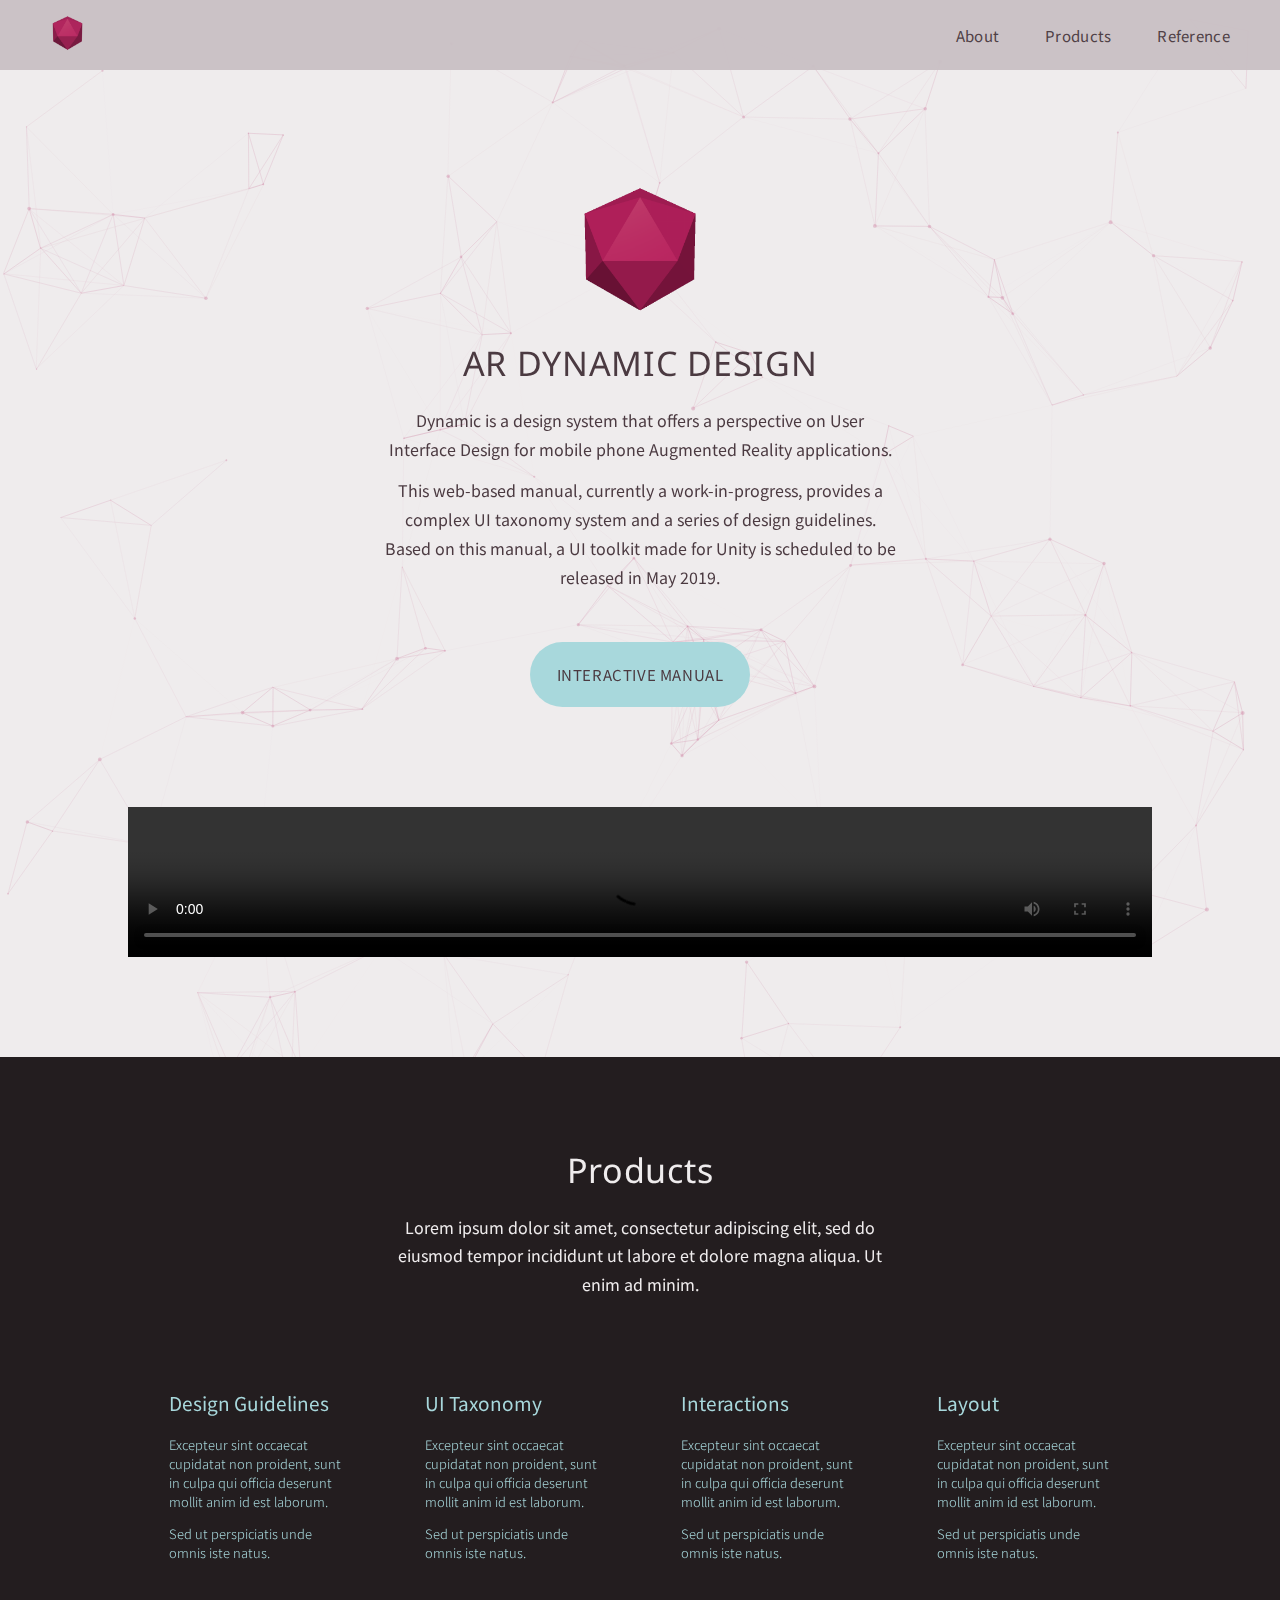
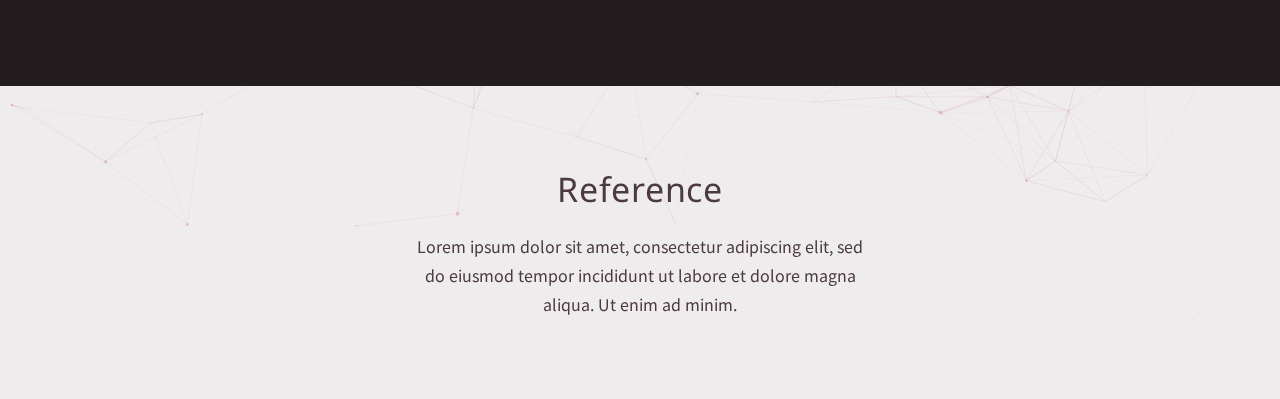
==== index.html @ 99bf5371 "update index with link on logo" ====
<!DOCTYPE html>
<html>
<head>
	<title>Test Webpage</title>
	<script src="Libraries/particles.js"></script>

	<link rel="stylesheet" type="text/css" href="Styles/home-styles.css">
	<link rel="stylesheet" type="text/css" href="Styles/share-styles.css">
	<link rel="stylesheet" type="text/css" href="Styles/particlestyles.css">

	<link href="https://fonts.googleapis.com/css?family=Noto+Sans+SC:300,400,500,700" rel="stylesheet">
	<link href="https://fonts.googleapis.com/css?family=Noto+Sans:400,400i,700" rel="stylesheet">
</head>
<body>
	<!-- Menu: anchored top -->
	<div id="menu">
		<a href="index.html">
			<img src="Resources/logo.png" alt="Logo Gif" class="logo-img">
		</a>	
		<div class="menu-items">
			<a href="#div-reference">
				<p class="menu-item-txt">Reference</p>
			</a>
			<a href="#div-products">
				<p class="menu-item-txt">Products</p>
			</a>
			<a href="#particles-js">
				<p class="menu-item-txt">About</p>
			</a>
		</div>
	</div>

	<!-- particles.js container -->
	<div id="particles-js"></div>

	<!-- Logo Gif -->
	<img src="Resources/logo.gif" alt="Logo Gif" class="logo-gif">
	
	<!-- Intro Texts -->
	<div class="div-text">
		<p class="center title">AR DYNAMIC DESIGN</p>
		<p class="center body">
			Dynamic is a design system that offers a perspective on User Interface Design for mobile phone Augmented Reality applications.
		</p>
		<p class="center body">
			This web-based manual, currently a work-in-progress, provides a complex UI taxonomy system and a series of design guidelines. Based on this manual, a UI toolkit made for Unity is scheduled to be released in May 2019.
		</p>
	</div>

	<!-- Explore Button -->
	<a href="explore.html">
		<button type="button" class="btn-explore">INTERACTIVE MANUAL</button>
	</a>

	<!-- Intro Video -->
	<video width="80%" height="auto" controls class="video">
	  <source src="Resources/video.mp4" type="video/mp4">
	  Your browser does not support the video tag.
	</video>

	<!-- Products -->
	<div id="div-products">
		<div class="div-text">
			<p class= "center title light">Products</p>
			<p class= "center body light">Lorem ipsum dolor sit amet, consectetur adipiscing elit, sed do eiusmod tempor incididunt ut labore et dolore magna aliqua. Ut enim ad minim.</p>
		</div>

		<div class="row">
		  <div class="column">
		  	<p class="column-header-txt">Design Guidelines</p>
	    	<p class="column-body-txt">
	    		Excepteur sint occaecat cupidatat non proident, sunt in culpa qui officia deserunt mollit anim id est laborum.
	    	</p>
	    	<p class="column-body-txt">
	    		Sed ut perspiciatis unde omnis iste natus.
	    	</p>
		  </div>
		  <div class="column">
		  	<p class="column-header-txt">UI Taxonomy</p>
	    	<p class="column-body-txt">
	    		Excepteur sint occaecat cupidatat non proident, sunt in culpa qui officia deserunt mollit anim id est laborum.
	    	</p>
	    	<p class="column-body-txt">
	    		Sed ut perspiciatis unde omnis iste natus.
	    	</p>
		  </div>
		  <div class="column">
		  	<p class="column-header-txt">Interactions</p>
	    	<p class="column-body-txt">
	    		Excepteur sint occaecat cupidatat non proident, sunt in culpa qui officia deserunt mollit anim id est laborum.
	    	</p>
	    	<p class="column-body-txt">
	    		Sed ut perspiciatis unde omnis iste natus.
	    	</p>
		  </div>
		  <div class="column">
		  	<p class="column-header-txt">Layout</p>
	    	<p class="column-body-txt">
	    		Excepteur sint occaecat cupidatat non proident, sunt in culpa qui officia deserunt mollit anim id est laborum.
	    	</p>
	    	<p class="column-body-txt">
	    		Sed ut perspiciatis unde omnis iste natus.
	    	</p>
		  </div>
		</div>
	</div>

	<div id="div-reference">
		<div class="div-text">
			<p class= "center title">Reference</p>
			<p class= "center body">Lorem ipsum dolor sit amet, consectetur adipiscing elit, sed do eiusmod tempor incididunt ut labore et dolore magna aliqua. Ut enim ad minim.</p>
		</div>
	</div>

	<script src="Scripts/ParticlesScript.js"></script>
</body>
</html>
---- Styles/home-styles.css ----
body{
	background-color: #efeced;
	margin:0;
  position: relative;
}

a{
  text-decoration: none;
}

/*---------Div Styles----------*/
.div-text{
	width: 100%;
}

#div-products{ 
  background-color:#231d1f;
  padding: 80px 0px 20px 0px;
}

#div-reference{
  margin:80px;
}

/*---------Text Styles----------*/
.center{
	text-align: center;
  margin:0;
}

.title{	
  font-family: 'Noto Sans', sans-serif;
  color: #4b3a41;
  font-weight: 400;
  font-size: 34px;
  letter-spacing: 0.02em;
  margin-top:10px;
  margin-bottom:20px;
}

.body{
	font-family: 'Noto Sans SC', sans-serif;
  color: #4b3a41;
  font-weight: 400;
  font-size: 16px;
  line-height: 1.8em;
  margin: 1% 30%;
}

.light{
  color:#efeced;
}

.column-header-txt{
  font-family: 'Noto Sans SC', sans-serif;
 /* color: #efeced;*/
  color: #a8d8dc;
  font-weight: 400;
  font-size: 19px;
}

.column:hover .column-header-txt{
  text-decoration: underline;
  -webkit-text-underline-position: under;
  -ms-text-underline-position: below;
  text-underline-position: under; 
}

.column-body-txt{
  font-family: 'Noto Sans SC', sans-serif;
 /* color: #efeced;*/
  color: #a8d8dc;
  font-weight: 300;
  font-size: 13px;
}

/*---------Image/Video Styles----------*/


.logo-gif{
	width:170px;
	display: block;
  margin-left: auto;
  margin-right: auto;
  padding-top:160px;
}

.video{
	display: block;
	margin: 100px auto;
  z-index: -8;
}

/*---------Button Styles----------*/
.btn-explore{
  display: block;
  margin: 50px auto;
  padding: 20px 25px;
  font-family: 'Noto Sans SC', sans-serif;
  font-weight: 400;
  font-size: 15px;
  color: #4b3a41;
  letter-spacing: 0.04em;
  border: 2px solid rgba(0,0,0,0);
  border-radius: 43px;
  background-color: #a8d8dc;
  outline:none;
}

.btn-explore:hover{
  transition-property: box-shadow;
  transition-duration: 0.2s;
  box-shadow: 0 0 0 0.09em #4b3a41, 0 0 0px rgba(0, 0, 0, 0);
/*  border: 2px solid #4b3a41;*/
}

/*---------Column Styles----------*/

.column {
  float: left;
  width: 23%;
  padding: 10px 30px 30px 30px;
  box-sizing: border-box;
  border: 1px solid rgba(0,0,0,0);
  border-radius: 10px;
  margin: 1%;
}

.column:hover{
  border: 1px solid #a8d8dc; 
}

/* Clear floats after the columns */
.row:after {
  content: "";
  display: table;
  clear: both;
}

.row{
  width:80%;
  display: block;
  margin: 50px auto;
}
---- Styles/share-styles.css ----
body{
	background-color: #efeced;
	margin:0;
  position: relative;
}

/*---------Top Menu Styles----------*/
#menu{
  height: 70px;
  position: fixed;
  overflow: hidden;
  top: 0;
  background-color: #cac1c5;
  width: 100%;
  opacity: 0.97;
  display: flex;
  align-items: center;
  z-index: 10;
/*	box-shadow: 0px 9px 10px 0.5px rgba(0,0,0,0.75);*/
}

.logo-img{
  width: 35px;
	margin: 50px 0 50px 50px;
}

.menu-items{
  width:100%;
  margin-right: 50px;
}


.menu-item-txt{
  font-family: 'Noto Sans SC', sans-serif;
  color: #4b3a41;
  font-weight: 400;
  font-size: 15px;
  letter-spacing: 0.02em;
  line-height: 1.8em;
  text-align: right;
  margin: 3% 0 3% 4%;
  float: right;
}

.page-title{
	font-family: 'Noto Sans', sans-serif;
  color: #4b3a41;
  font-size: 19px;
  font-weight: 400;
  letter-spacing: 0.02em;
  margin: 20px;
  width:40%;
}

/*---------Document Text Styles----------*/
---- Styles/particlestyles.css ----
/* ---- reset ---- */
/*
body {
  margin: 0;
  font:normal 75% Arial, Helvetica, sans-serif;
}*/

canvas {
  display: block;
  vertical-align: bottom;
}

/* ---- particles.js container ---- */

#particles-js {
  position: absolute;
  width: 100%;
  height: 100%;
  background-image: url("");
  background-repeat: no-repeat;
  background-size: cover;
  background-position: 50% 50%;
  z-index: -10;
}

/* ---- stats.js ---- */

.count-particles{
  background: #000022;
  position: absolute;
  top: 48px;
  left: 0;
  width: 80px;
  color: #13E8E9;
  font-size: .8em;
  text-align: left;
  text-indent: 4px;
  line-height: 14px;
  padding-bottom: 2px;
  font-family: Helvetica, Arial, sans-serif;
  font-weight: bold;
}

.js-count-particles{
  font-size: 1.1em;
}

#stats,
.count-particles{
  -webkit-user-select: none;
}

#stats{
  border-radius: 3px 3px 0 0;
  overflow: hidden;
}

.count-particles{
  border-radius: 0 0 3px 3px;
}
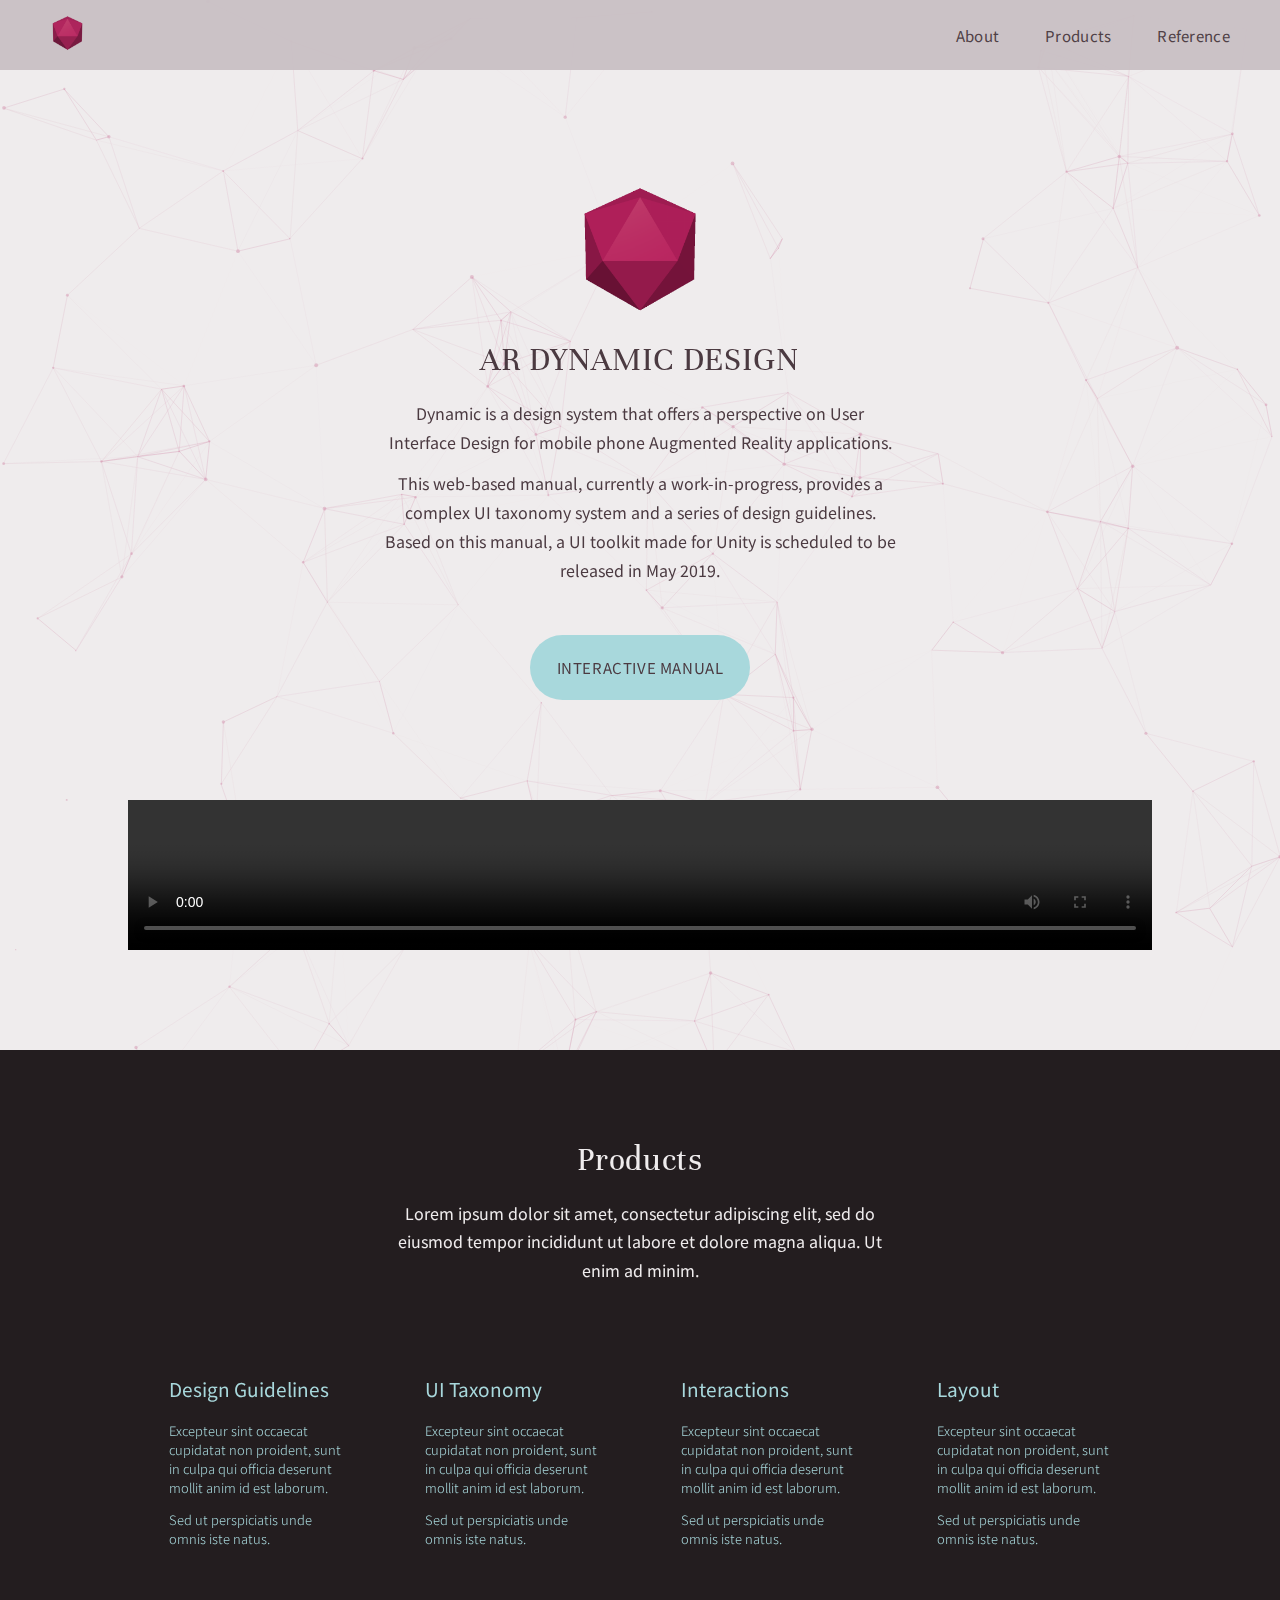
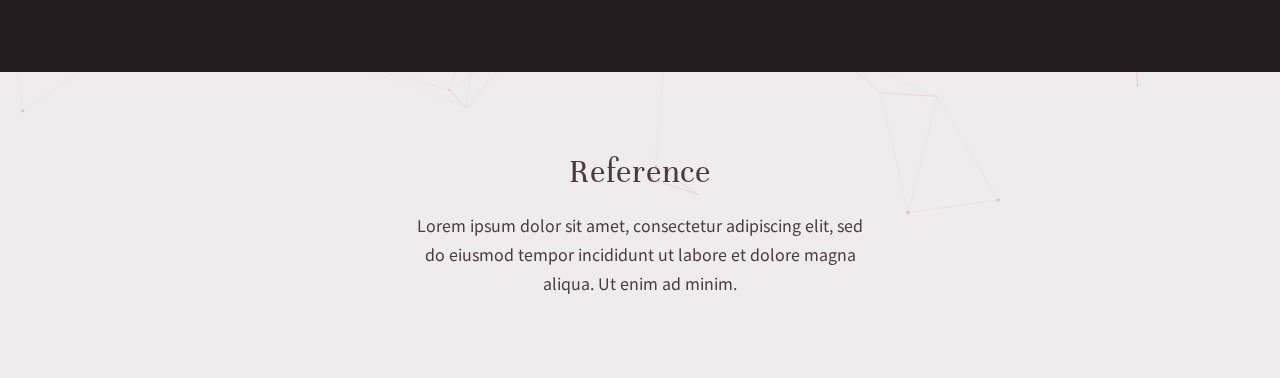
==== commit 619f422e: "add Unna typeface" ====
--- a/index.html
+++ b/index.html
@@ -9,7 +9,7 @@
 	<link rel="stylesheet" type="text/css" href="Styles/particlestyles.css">
 
 	<link href="https://fonts.googleapis.com/css?family=Noto+Sans+SC:300,400,500,700" rel="stylesheet">
-	<link href="https://fonts.googleapis.com/css?family=Noto+Sans:400,400i,700" rel="stylesheet">
+	<link href="https://fonts.googleapis.com/css?family=Unna" rel="stylesheet">
 </head>
 <body>
 	<!-- Menu: anchored top -->
--- a/Styles/home-styles.css
+++ b/Styles/home-styles.css
@@ -29,7 +29,8 @@
 }
 
 .title{	
-  font-family: 'Noto Sans', sans-serif;
+  /*font-family: 'Noto Sans', sans-serif;*/
+  font-family: 'Unna', serif;
   color: #4b3a41;
   font-weight: 400;
   font-size: 34px;
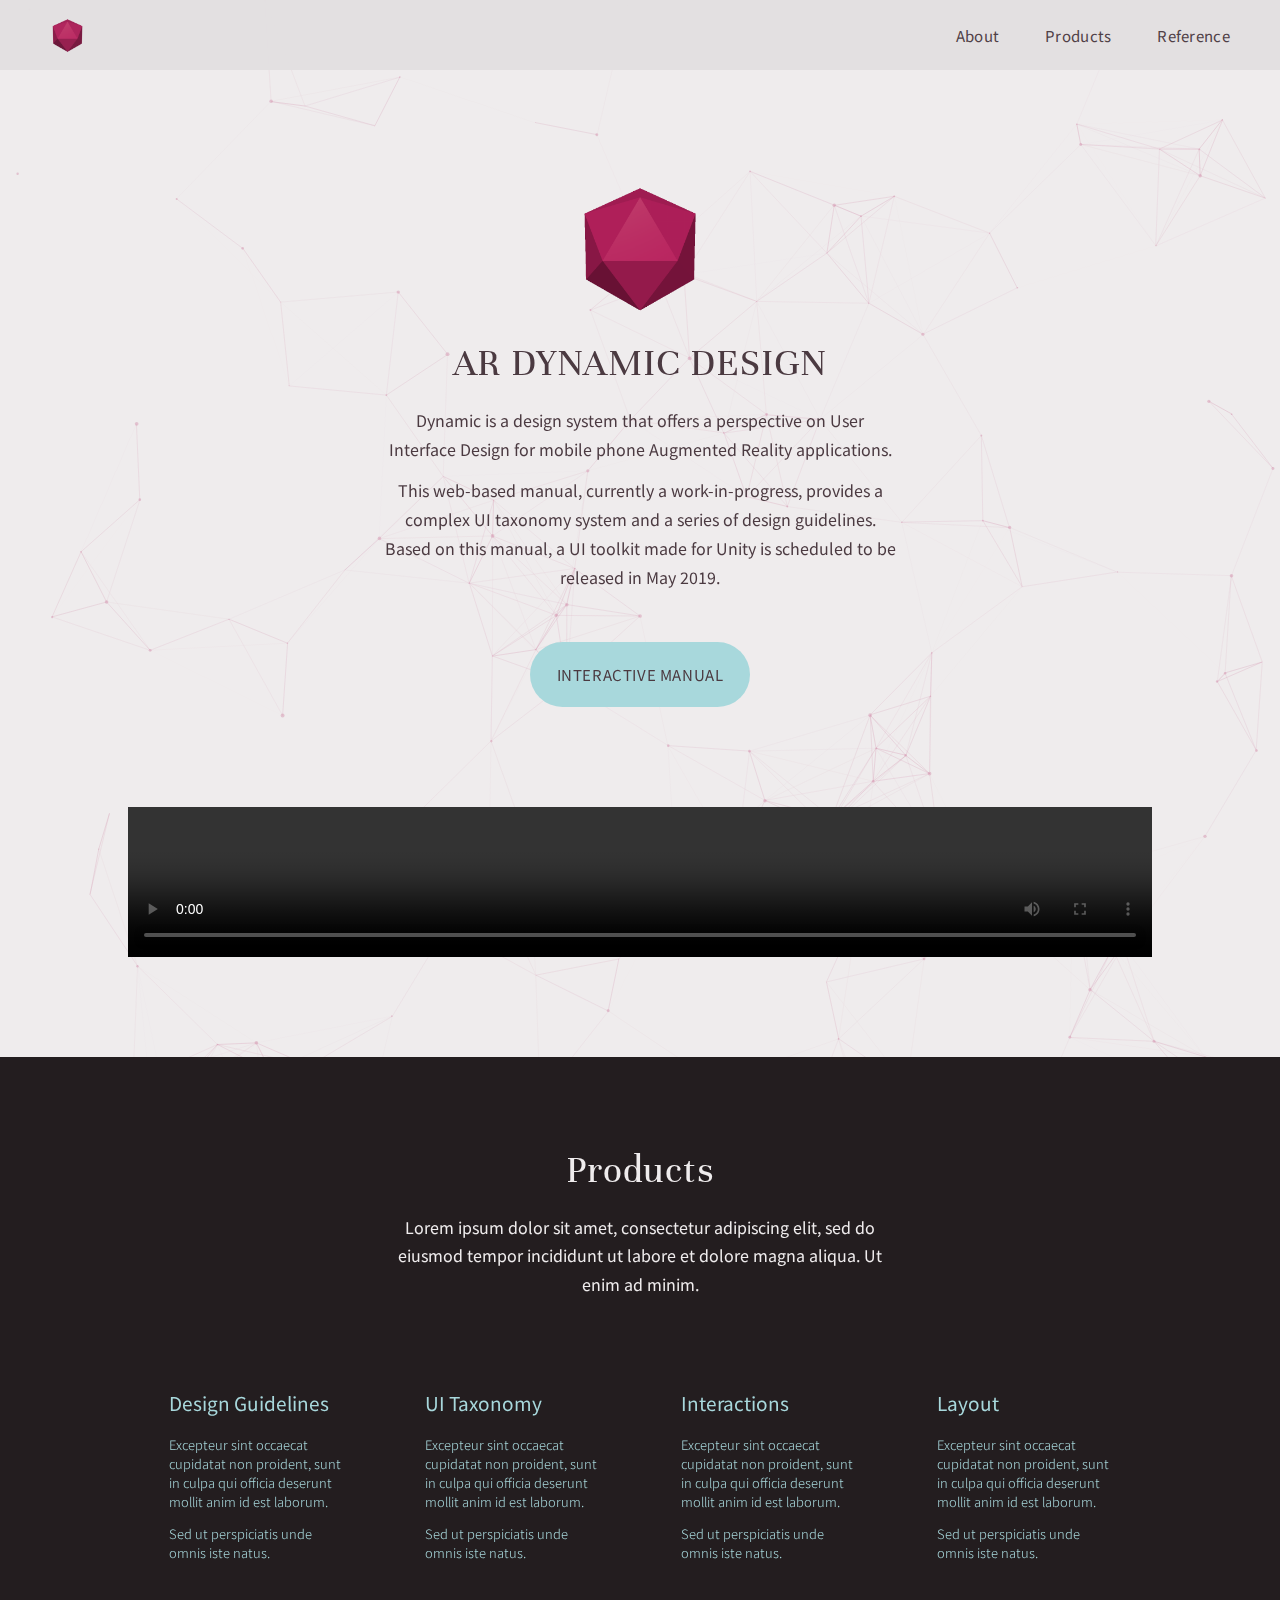
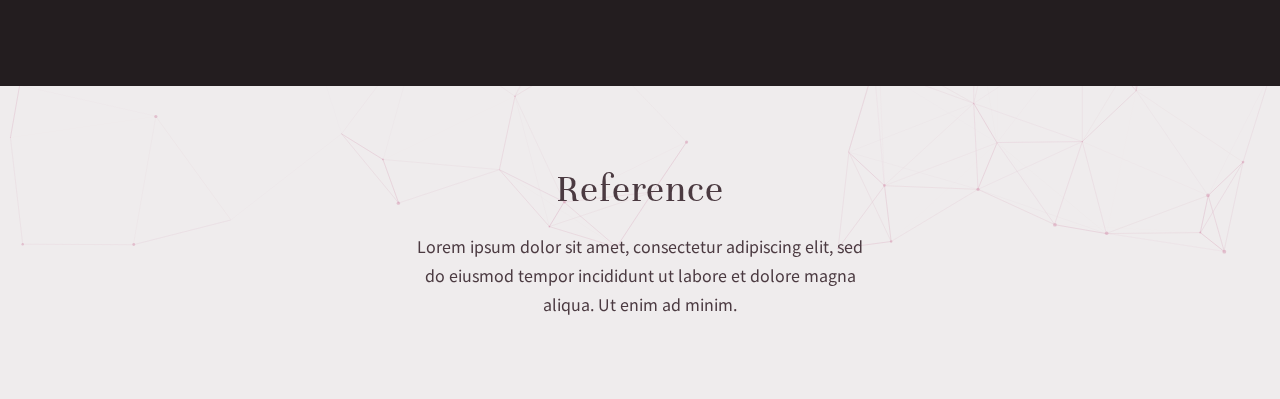
==== commit eb480955: "start populating html" ====
--- a/index.html
+++ b/index.html
@@ -1,4 +1,4 @@
-<!DOCTYPE html>
+<!DOCTYPEhtml>
 <html>
 <head>
 	<title>Test Webpage</title>
--- a/Styles/home-styles.css
+++ b/Styles/home-styles.css
@@ -6,6 +6,38 @@
 
 a{
   text-decoration: none;
+}
+
+#menu{
+  background-color: #e3dfe1;
+}
+
+.menu-item-txt{
+  font-family: 'Noto Sans SC', sans-serif;
+  color: #4b3a41;
+  font-weight: 400;
+  font-size: 15px;
+  letter-spacing: 0.02em;
+  line-height: 1.8em;
+  text-align: right;
+  margin: 3% 0 3% 4%;
+  float: right;
+}
+
+.logo-img{
+  width: 35px;
+  margin: 55px 0 50px 50px;
+}
+
+
+.page-title{
+  font-family: 'Noto Sans SC', sans-serif;
+  color: #4b3a41;
+  font-size: 17px;
+  font-weight: 700;
+  letter-spacing: 0.02em;
+  margin: 0px 0 0 20px;
+  width:40%;
 }
 
 /*---------Div Styles----------*/
@@ -33,7 +65,7 @@
   font-family: 'Unna', serif;
   color: #4b3a41;
   font-weight: 400;
-  font-size: 34px;
+  font-size: 40px;
   letter-spacing: 0.02em;
   margin-top:10px;
   margin-bottom:20px;
--- a/Styles/share-styles.css
+++ b/Styles/share-styles.css
@@ -1,5 +1,4 @@
 body{
-	background-color: #efeced;
 	margin:0;
   position: relative;
 }
@@ -10,19 +9,13 @@
   position: fixed;
   overflow: hidden;
   top: 0;
-  background-color: #cac1c5;
   width: 100%;
   opacity: 0.97;
   display: flex;
   align-items: center;
   z-index: 10;
-/*	box-shadow: 0px 9px 10px 0.5px rgba(0,0,0,0.75);*/
 }
 
-.logo-img{
-  width: 35px;
-	margin: 50px 0 50px 50px;
-}
 
 .menu-items{
   width:100%;
@@ -30,26 +23,15 @@
 }
 
 
-.menu-item-txt{
+/*.menu-item-txt{
   font-family: 'Noto Sans SC', sans-serif;
   color: #4b3a41;
   font-weight: 400;
   font-size: 15px;
   letter-spacing: 0.02em;
   line-height: 1.8em;
-  text-align: right;
-  margin: 3% 0 3% 4%;
-  float: right;
-}
+}*/
 
-.page-title{
-	font-family: 'Noto Sans', sans-serif;
-  color: #4b3a41;
-  font-size: 19px;
-  font-weight: 400;
-  letter-spacing: 0.02em;
-  margin: 20px;
-  width:40%;
-}
+
 
 /*---------Document Text Styles----------*/
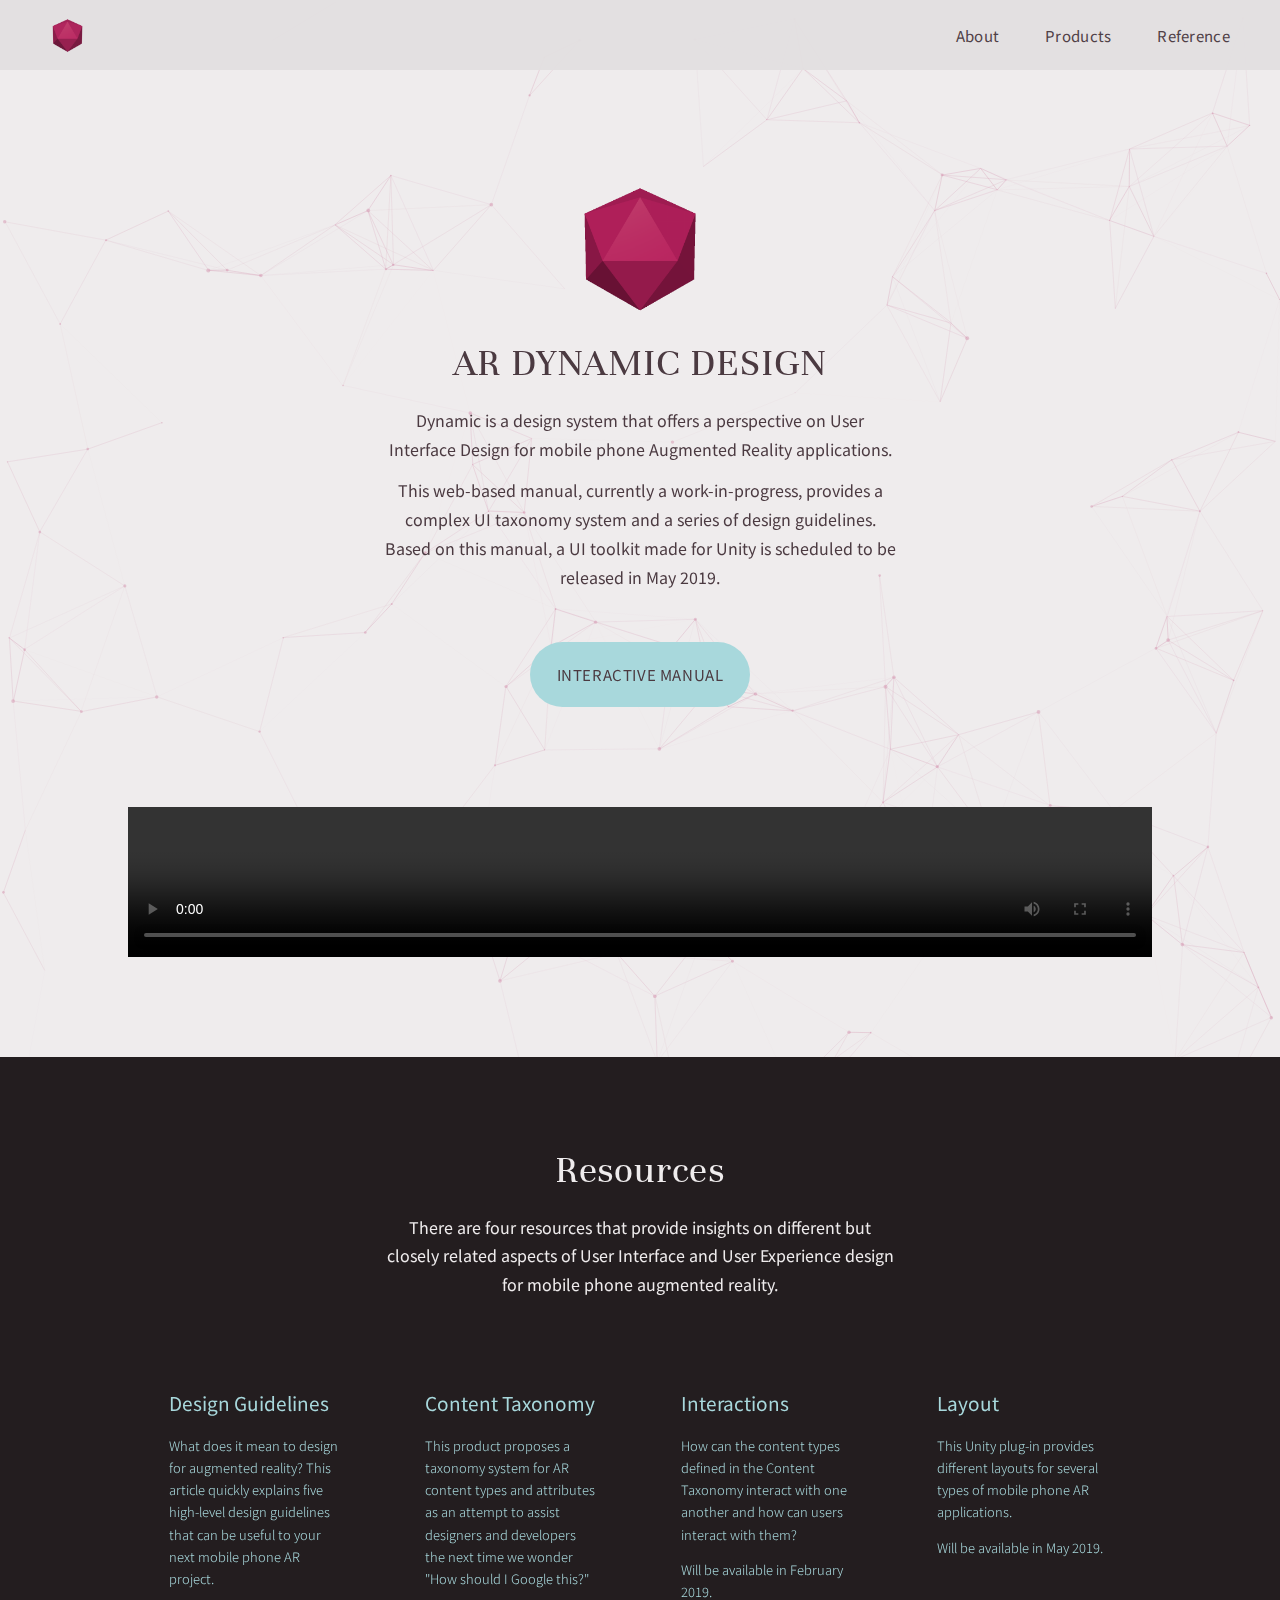
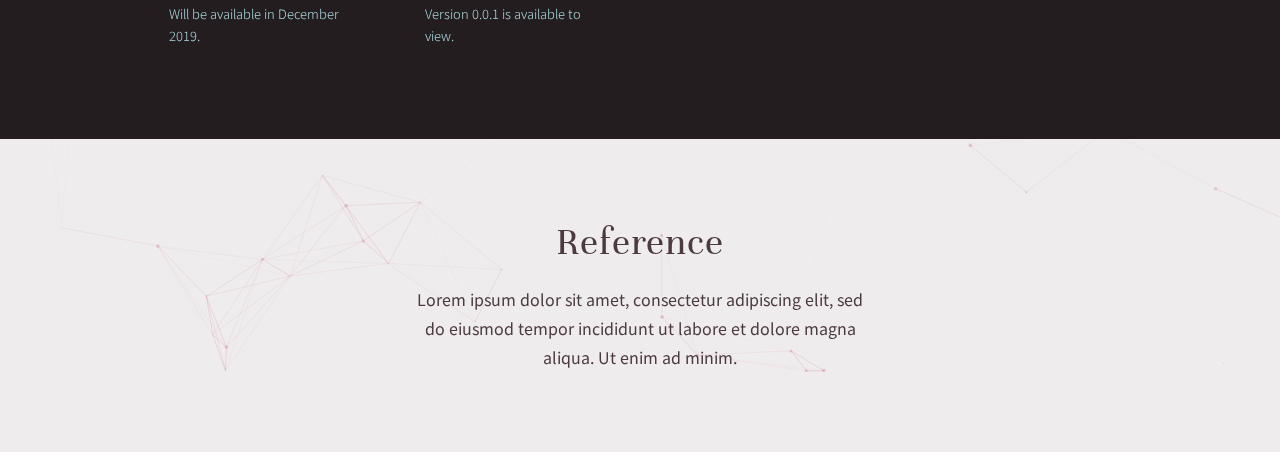
==== commit 83e6bb9d: "cont populating html" ====
--- a/index.html
+++ b/index.html
@@ -61,45 +61,41 @@
 	<!-- Products -->
 	<div id="div-products">
 		<div class="div-text">
-			<p class= "center title light">Products</p>
-			<p class= "center body light">Lorem ipsum dolor sit amet, consectetur adipiscing elit, sed do eiusmod tempor incididunt ut labore et dolore magna aliqua. Ut enim ad minim.</p>
+			<p class= "center title light">Resources</p>
+			<p class= "center body light">There are four resources that provide insights on different but closely related aspects of User Interface and User Experience design for mobile phone augmented reality. </p>
 		</div>
 
 		<div class="row">
 		  <div class="column">
 		  	<p class="column-header-txt">Design Guidelines</p>
 	    	<p class="column-body-txt">
-	    		Excepteur sint occaecat cupidatat non proident, sunt in culpa qui officia deserunt mollit anim id est laborum.
+	    		What does it mean to design for augmented reality? This article quickly explains five high-level design guidelines that can be useful to your next mobile phone AR project.
 	    	</p>
-	    	<p class="column-body-txt">
-	    		Sed ut perspiciatis unde omnis iste natus.
-	    	</p>
+	    	<p class="column-body-txt"> Will be available in December 2019.</p>
 		  </div>
 		  <div class="column">
-		  	<p class="column-header-txt">UI Taxonomy</p>
-	    	<p class="column-body-txt">
-	    		Excepteur sint occaecat cupidatat non proident, sunt in culpa qui officia deserunt mollit anim id est laborum.
-	    	</p>
-	    	<p class="column-body-txt">
-	    		Sed ut perspiciatis unde omnis iste natus.
-	    	</p>
+		  	<a href="explore.html">
+			  	<p class="column-header-txt">Content Taxonomy</p>
+		    	<p class="column-body-txt">
+		    		This product proposes a taxonomy system for AR content types and attributes as an attempt to assist designers and developers the next time we wonder "How should I Google this?" 
+		    	</p>
+		    	<p class="column-body-txt"> Version 0.0.1 is available to view.</p>
+	    	</a>
 		  </div>
 		  <div class="column">
 		  	<p class="column-header-txt">Interactions</p>
 	    	<p class="column-body-txt">
-	    		Excepteur sint occaecat cupidatat non proident, sunt in culpa qui officia deserunt mollit anim id est laborum.
+	    		How can the content types defined in the Content Taxonomy interact with one another and how can users interact with them? 
 	    	</p>
-	    	<p class="column-body-txt">
-	    		Sed ut perspiciatis unde omnis iste natus.
-	    	</p>
+	    	<p class="column-body-txt"> Will be available in February 2019.</p>
 		  </div>
 		  <div class="column">
 		  	<p class="column-header-txt">Layout</p>
 	    	<p class="column-body-txt">
-	    		Excepteur sint occaecat cupidatat non proident, sunt in culpa qui officia deserunt mollit anim id est laborum.
+	    		This Unity plug-in provides different layouts for several types of mobile phone AR applications.
 	    	</p>
 	    	<p class="column-body-txt">
-	    		Sed ut perspiciatis unde omnis iste natus.
+	    		Will be available in May 2019.
 	    	</p>
 		  </div>
 		</div>
--- a/Styles/home-styles.css
+++ b/Styles/home-styles.css
@@ -105,6 +105,7 @@
   color: #a8d8dc;
   font-weight: 300;
   font-size: 13px;
+  line-height: 1.7em;
 }
 
 /*---------Image/Video Styles----------*/
@@ -157,6 +158,7 @@
   border: 1px solid rgba(0,0,0,0);
   border-radius: 10px;
   margin: 1%;
+  height:300px;
 }
 
 .column:hover{
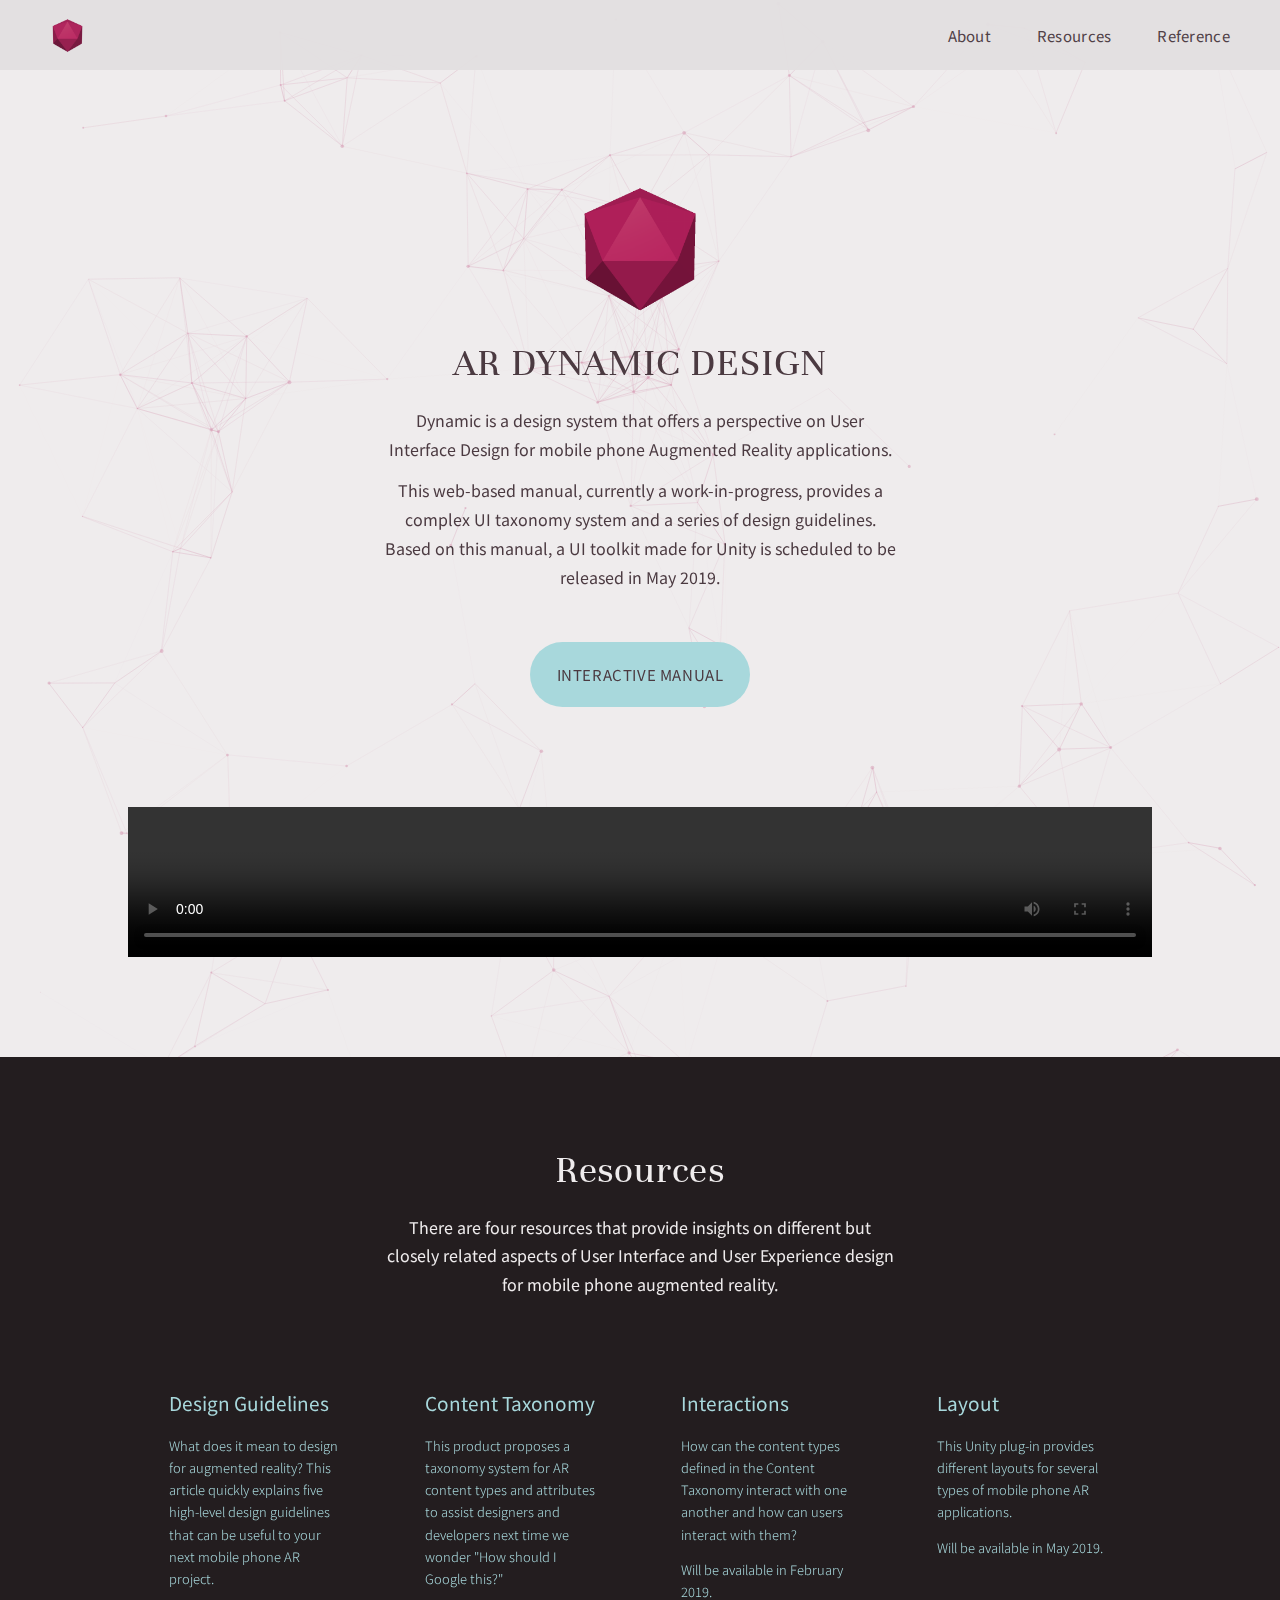
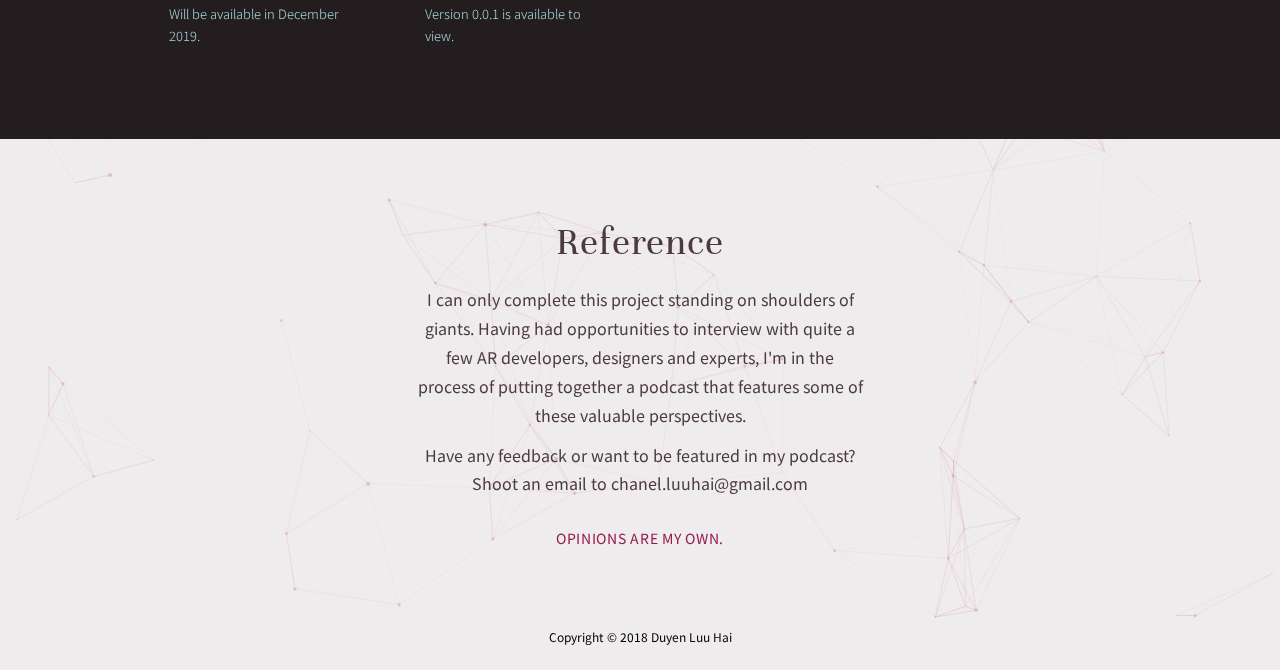
==== commit 1fdc0a4e: "cont populating html2" ====
--- a/index.html
+++ b/index.html
@@ -22,7 +22,7 @@
 				<p class="menu-item-txt">Reference</p>
 			</a>
 			<a href="#div-products">
-				<p class="menu-item-txt">Products</p>
+				<p class="menu-item-txt">Resources</p>
 			</a>
 			<a href="#particles-js">
 				<p class="menu-item-txt">About</p>
@@ -77,7 +77,7 @@
 		  	<a href="explore.html">
 			  	<p class="column-header-txt">Content Taxonomy</p>
 		    	<p class="column-body-txt">
-		    		This product proposes a taxonomy system for AR content types and attributes as an attempt to assist designers and developers the next time we wonder "How should I Google this?" 
+		    		This product proposes a taxonomy system for AR content types and attributes to assist designers and developers next time we wonder "How should I Google this?" 
 		    	</p>
 		    	<p class="column-body-txt"> Version 0.0.1 is available to view.</p>
 	    	</a>
@@ -104,8 +104,16 @@
 	<div id="div-reference">
 		<div class="div-text">
 			<p class= "center title">Reference</p>
-			<p class= "center body">Lorem ipsum dolor sit amet, consectetur adipiscing elit, sed do eiusmod tempor incididunt ut labore et dolore magna aliqua. Ut enim ad minim.</p>
+			<p class= "center body">I can only complete this project standing on shoulders of giants. Having had opportunities to interview with quite a few AR developers, designers and experts, I&#39;m in the process of putting together a podcast that features some of these valuable perspectives.</p>
+
+			<p class= "center body">Have any feedback or want to be featured in my podcast? Shoot an email to chanel.luuhai@gmail.com</p>
+
+			<p class="center opinion">OPINIONS ARE MY OWN.</p>
 		</div>
+	</div>
+
+	<div class="copyright">
+		<p class="copyright-txt">Copyright &copy 2018 Duyen Luu Hai</p>
 	</div>
 
 	<script src="Scripts/ParticlesScript.js"></script>
--- a/Styles/home-styles.css
+++ b/Styles/home-styles.css
@@ -178,3 +178,25 @@
   margin: 50px auto;
 }
 
+
+/*---------Copyright Styles----------*/
+.copyright{
+  margin-bottom:25px;
+}
+
+.copyright-txt{
+  font-family: 'Noto Sans SC', sans-serif;
+  font-weight: 400;
+  font-size: 12px;
+  text-align: center;
+}
+
+.opinion{
+  font-family: 'Noto Sans SC', sans-serif;
+  font-weight: 400;
+  font-size: 14px;
+  text-align: center;
+  color: #94184b;
+  letter-spacing: 0.05em;
+  margin-top:30px;
+}
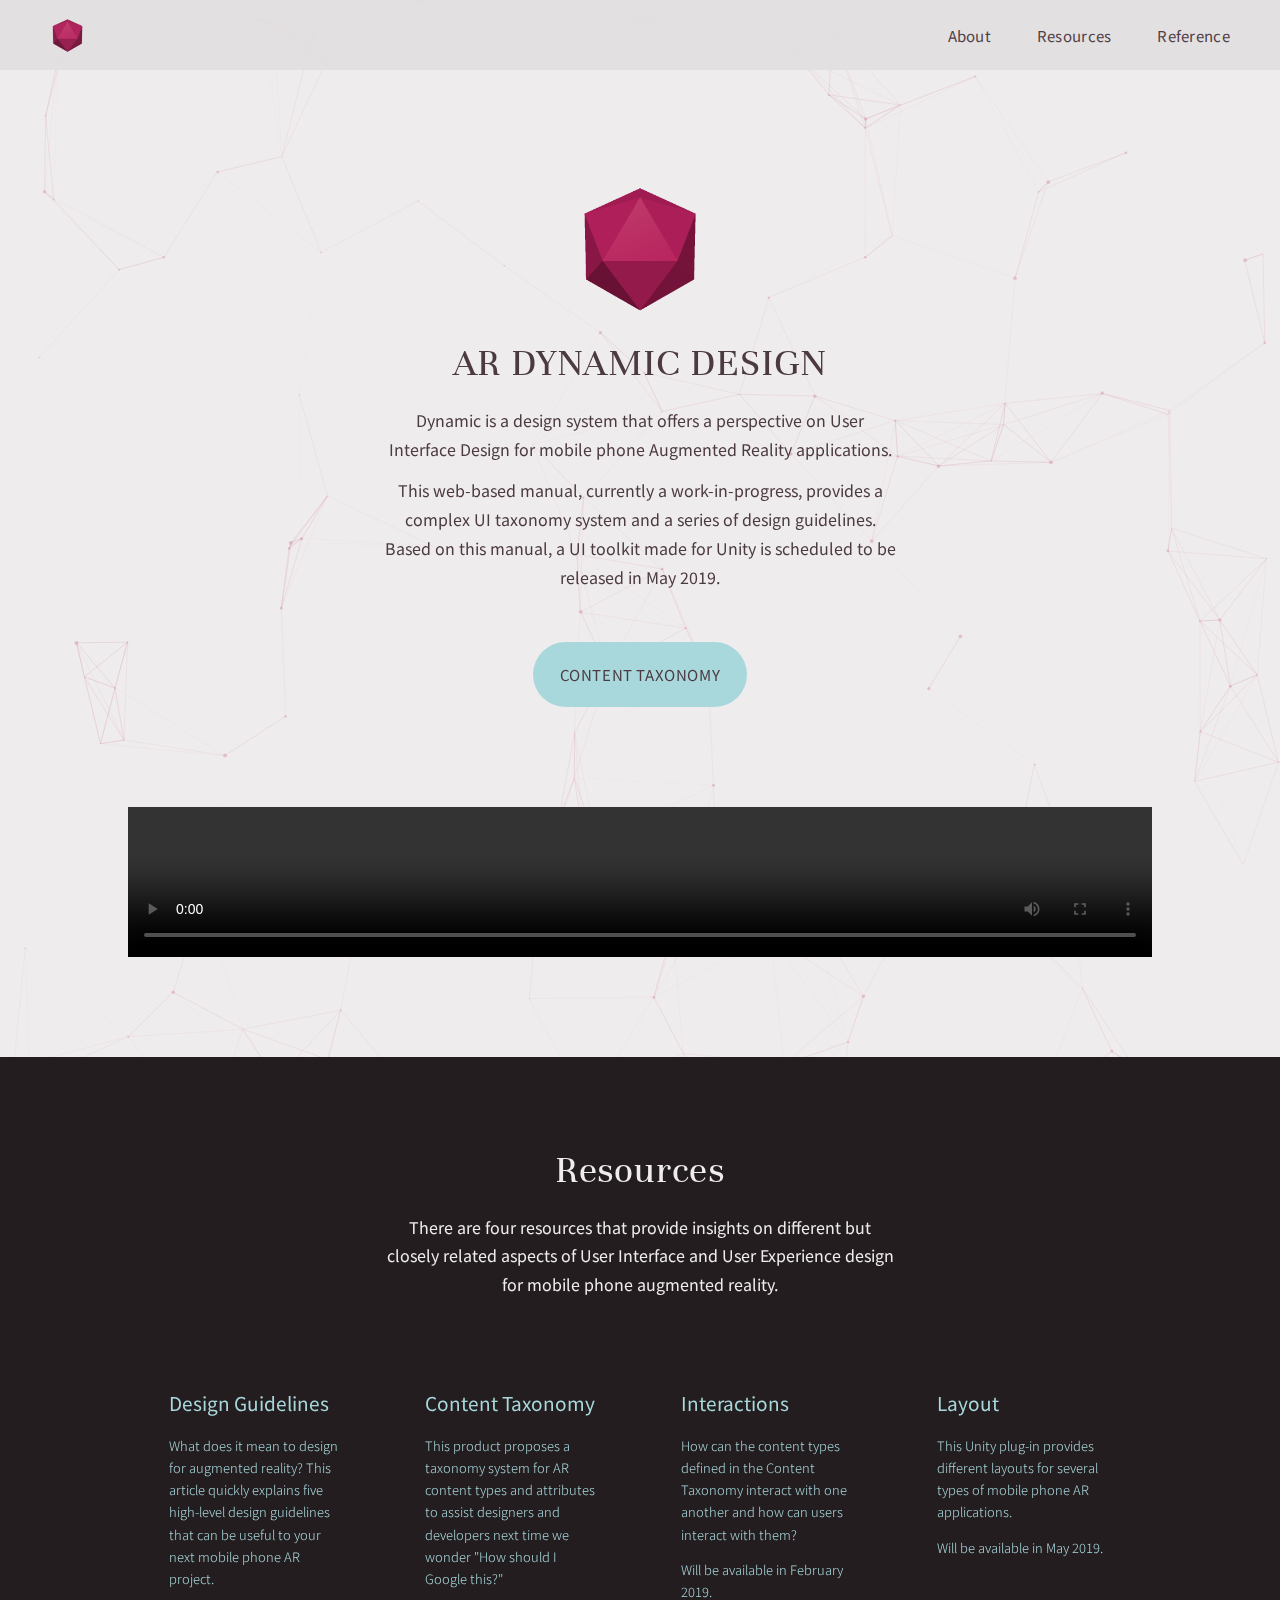
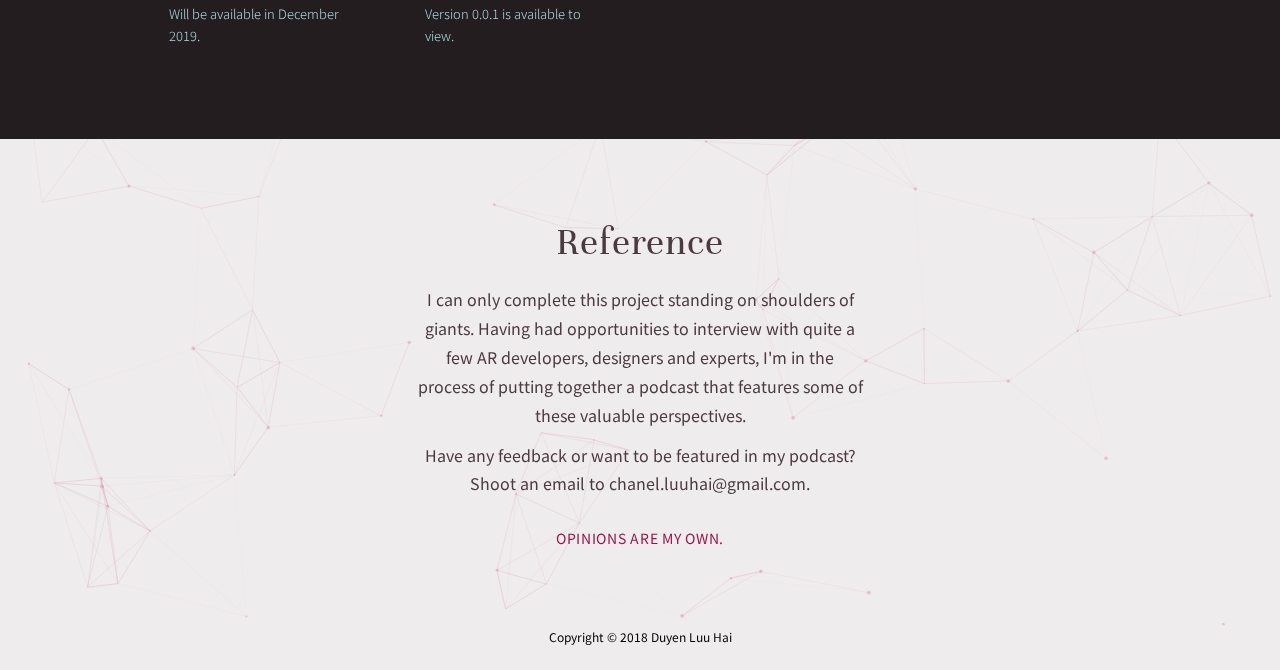
==== commit 64d3692d: "cont populating html3" ====
--- a/index.html
+++ b/index.html
@@ -49,7 +49,7 @@
 
 	<!-- Explore Button -->
 	<a href="explore.html">
-		<button type="button" class="btn-explore">INTERACTIVE MANUAL</button>
+		<button type="button" class="btn-explore">CONTENT TAXONOMY</button>
 	</a>
 
 	<!-- Intro Video -->
@@ -106,7 +106,7 @@
 			<p class= "center title">Reference</p>
 			<p class= "center body">I can only complete this project standing on shoulders of giants. Having had opportunities to interview with quite a few AR developers, designers and experts, I&#39;m in the process of putting together a podcast that features some of these valuable perspectives.</p>
 
-			<p class= "center body">Have any feedback or want to be featured in my podcast? Shoot an email to chanel.luuhai@gmail.com</p>
+			<p class= "center body">Have any feedback or want to be featured in my podcast? Shoot an email to chanel.luuhai@gmail.com.</p>
 
 			<p class="center opinion">OPINIONS ARE MY OWN.</p>
 		</div>
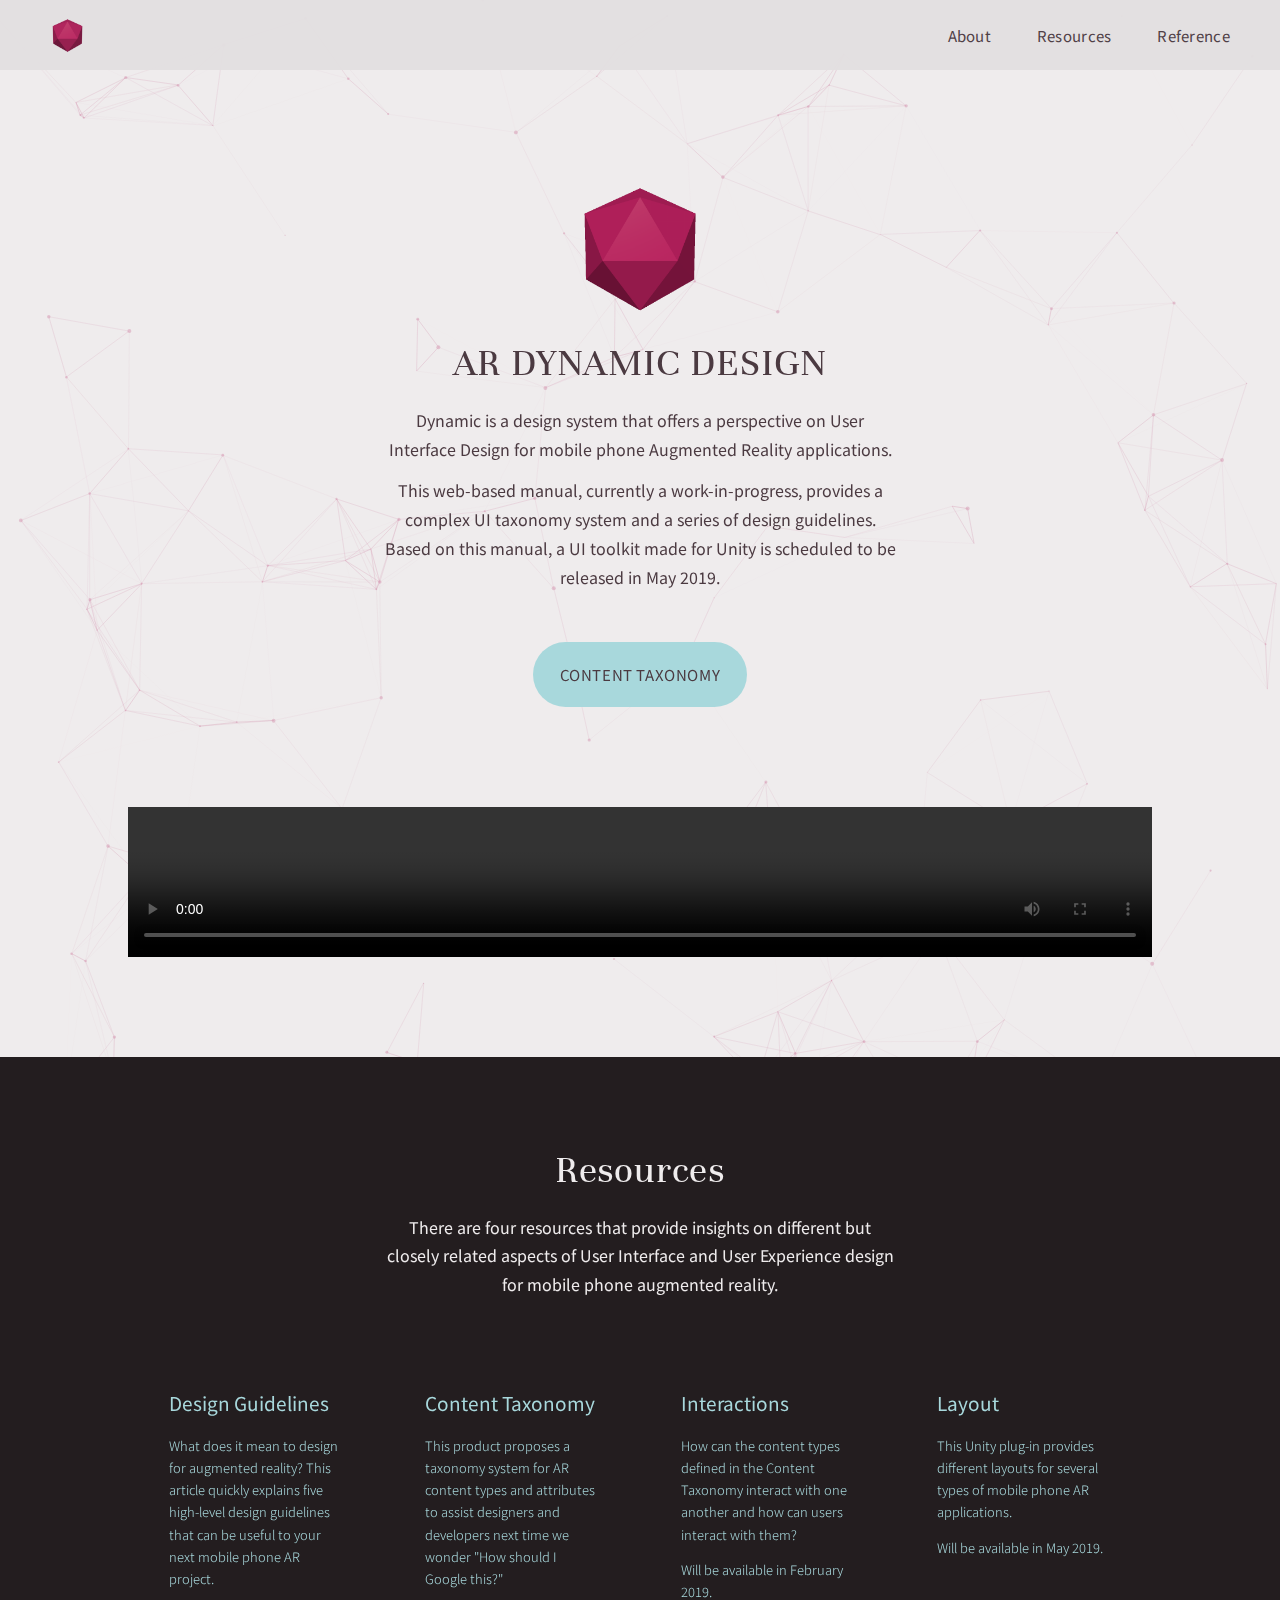
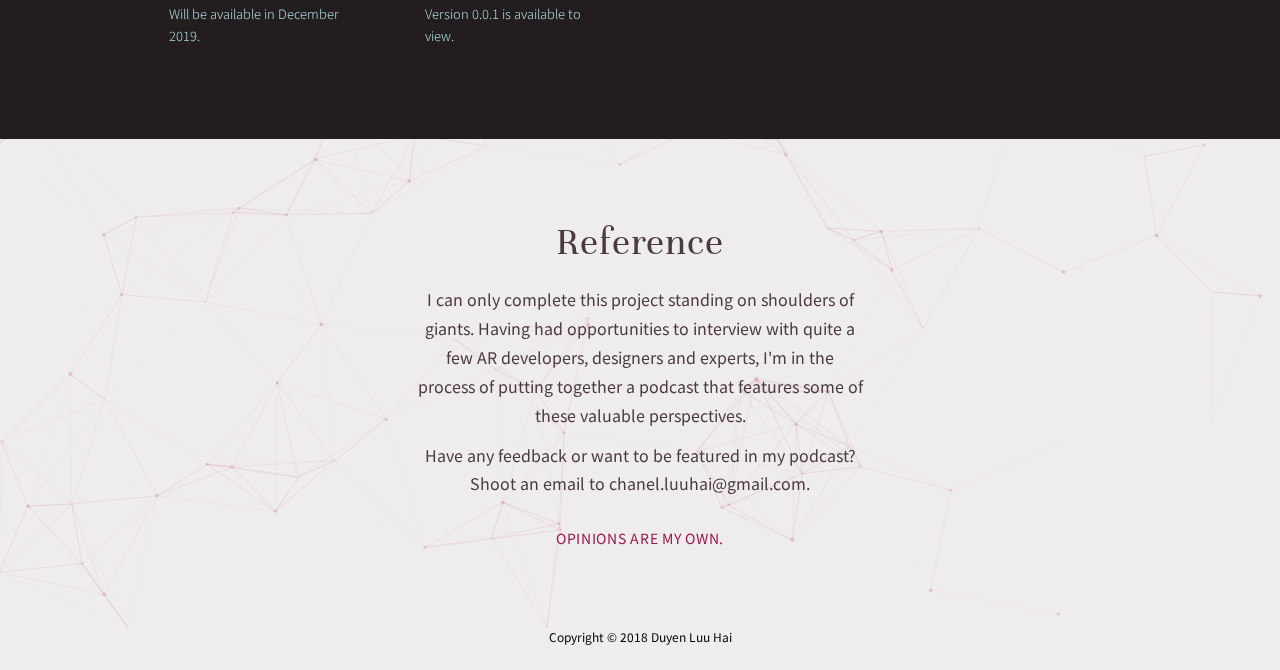
==== commit 024e1c25: "fix title" ====
--- a/index.html
+++ b/index.html
@@ -1,7 +1,7 @@
 <!DOCTYPEhtml>
 <html>
 <head>
-	<title>Test Webpage</title>
+	<title>AR Dynamic Design</title>
 	<script src="Libraries/particles.js"></script>
 
 	<link rel="stylesheet" type="text/css" href="Styles/home-styles.css">
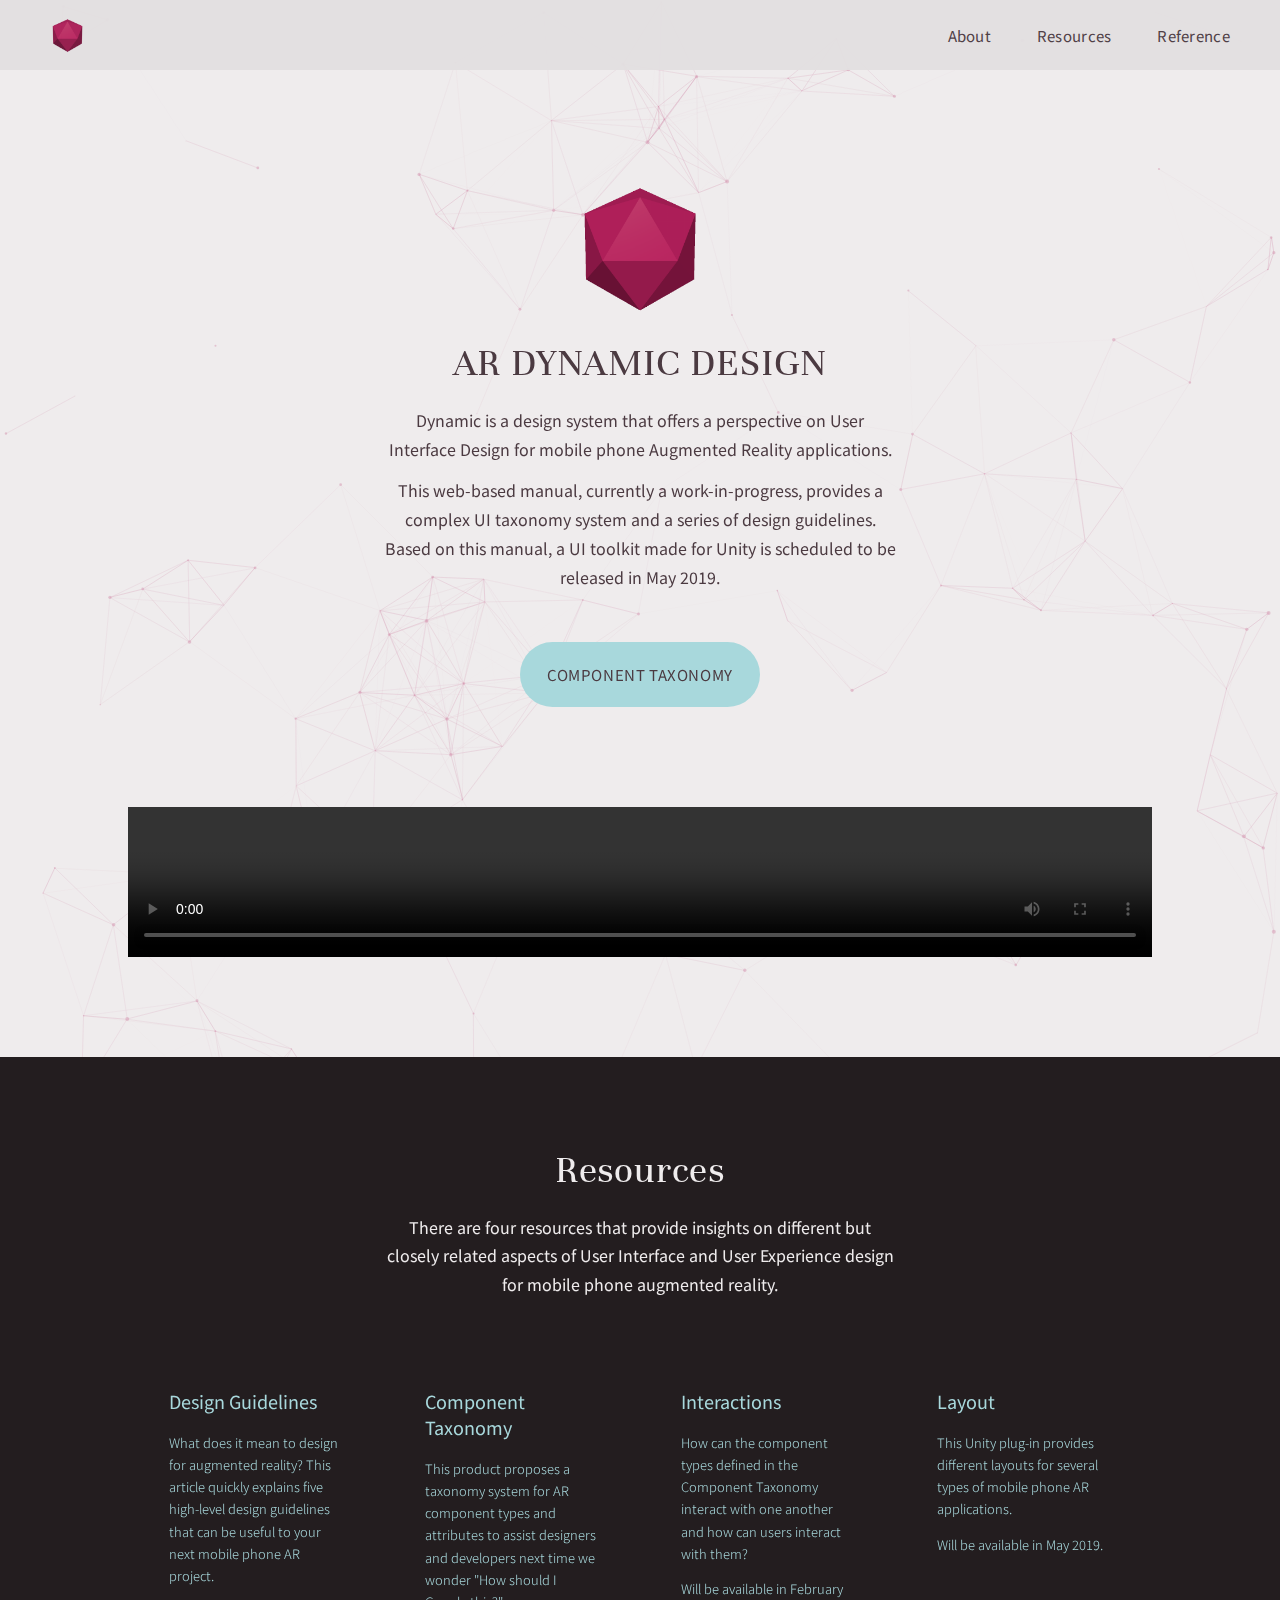
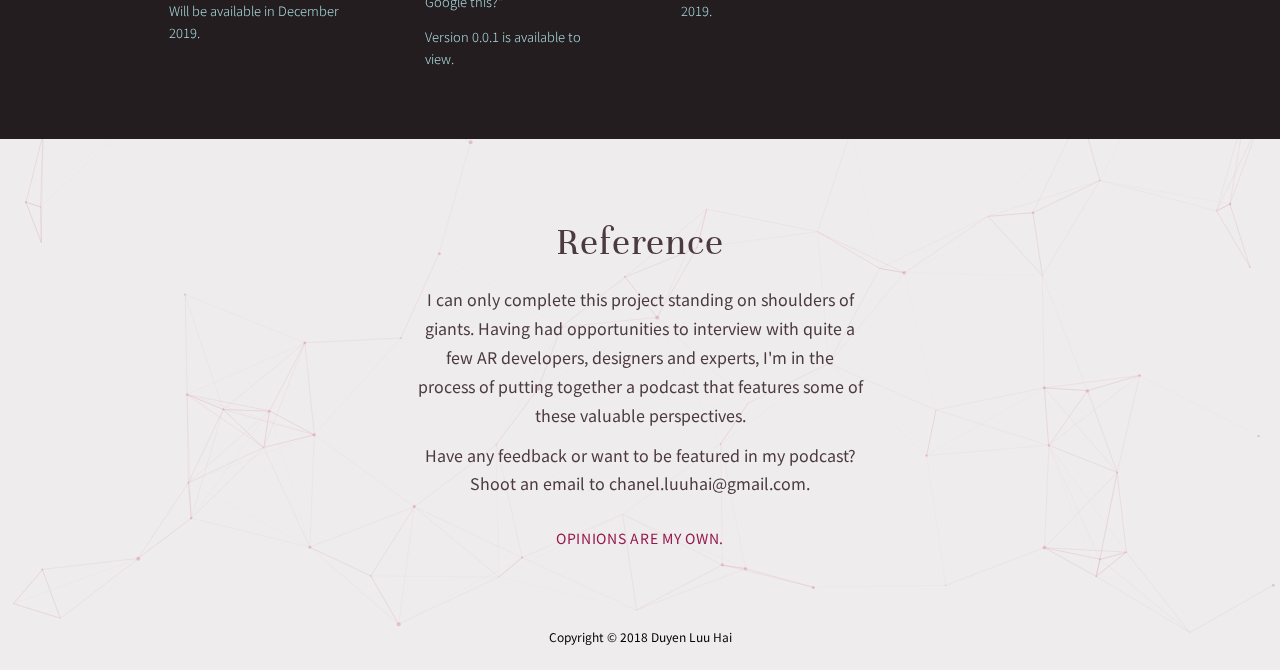
==== commit f6092b26: "change to component" ====
--- a/index.html
+++ b/index.html
@@ -49,7 +49,7 @@
 
 	<!-- Explore Button -->
 	<a href="explore.html">
-		<button type="button" class="btn-explore">CONTENT TAXONOMY</button>
+		<button type="button" class="btn-explore">COMPONENT TAXONOMY</button>
 	</a>
 
 	<!-- Intro Video -->
@@ -75,9 +75,9 @@
 		  </div>
 		  <div class="column">
 		  	<a href="explore.html">
-			  	<p class="column-header-txt">Content Taxonomy</p>
+			  	<p class="column-header-txt">Component Taxonomy</p>
 		    	<p class="column-body-txt">
-		    		This product proposes a taxonomy system for AR content types and attributes to assist designers and developers next time we wonder "How should I Google this?" 
+		    		This product proposes a taxonomy system for AR component types and attributes to assist designers and developers next time we wonder "How should I Google this?" 
 		    	</p>
 		    	<p class="column-body-txt"> Version 0.0.1 is available to view.</p>
 	    	</a>
@@ -85,7 +85,7 @@
 		  <div class="column">
 		  	<p class="column-header-txt">Interactions</p>
 	    	<p class="column-body-txt">
-	    		How can the content types defined in the Content Taxonomy interact with one another and how can users interact with them? 
+	    		How can the component types defined in the Component Taxonomy interact with one another and how can users interact with them? 
 	    	</p>
 	    	<p class="column-body-txt"> Will be available in February 2019.</p>
 		  </div>
--- a/Styles/home-styles.css
+++ b/Styles/home-styles.css
@@ -89,7 +89,7 @@
  /* color: #efeced;*/
   color: #a8d8dc;
   font-weight: 400;
-  font-size: 19px;
+  font-size: 18px;
 }
 
 .column:hover .column-header-txt{
